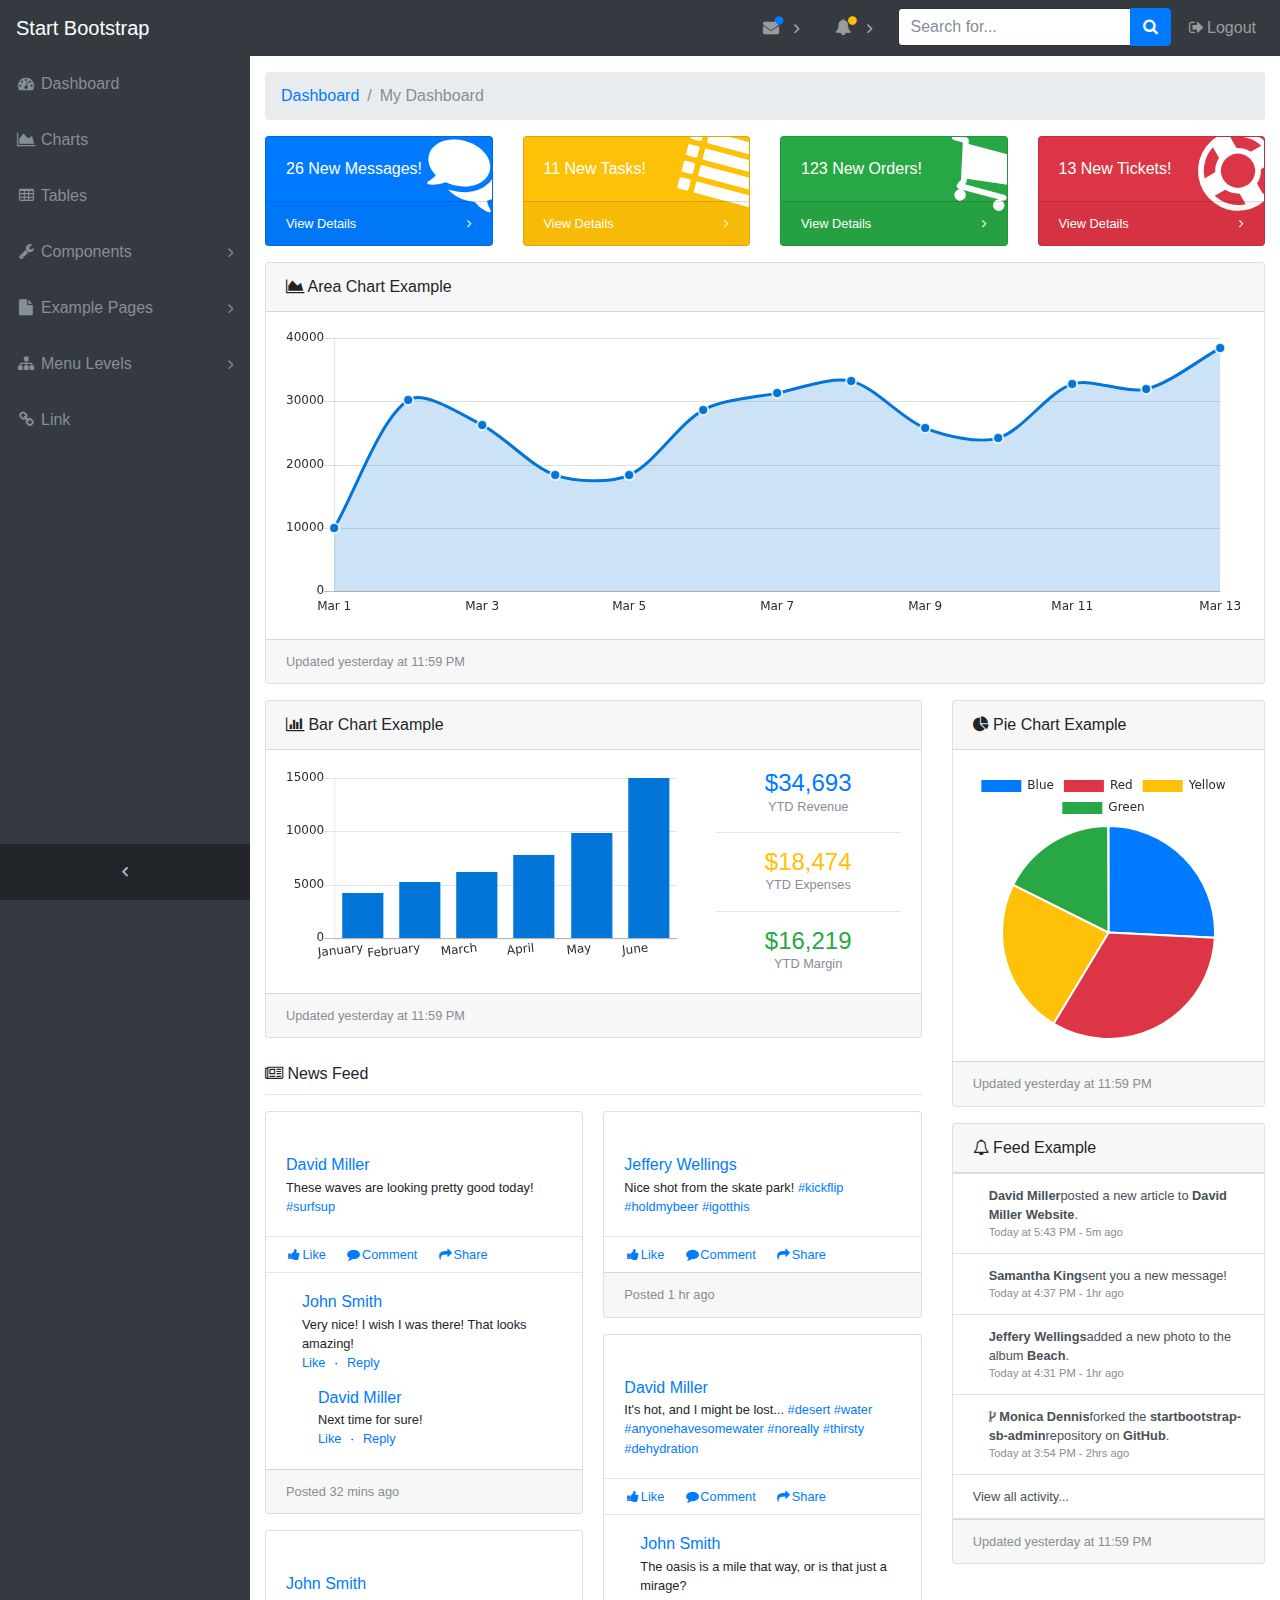
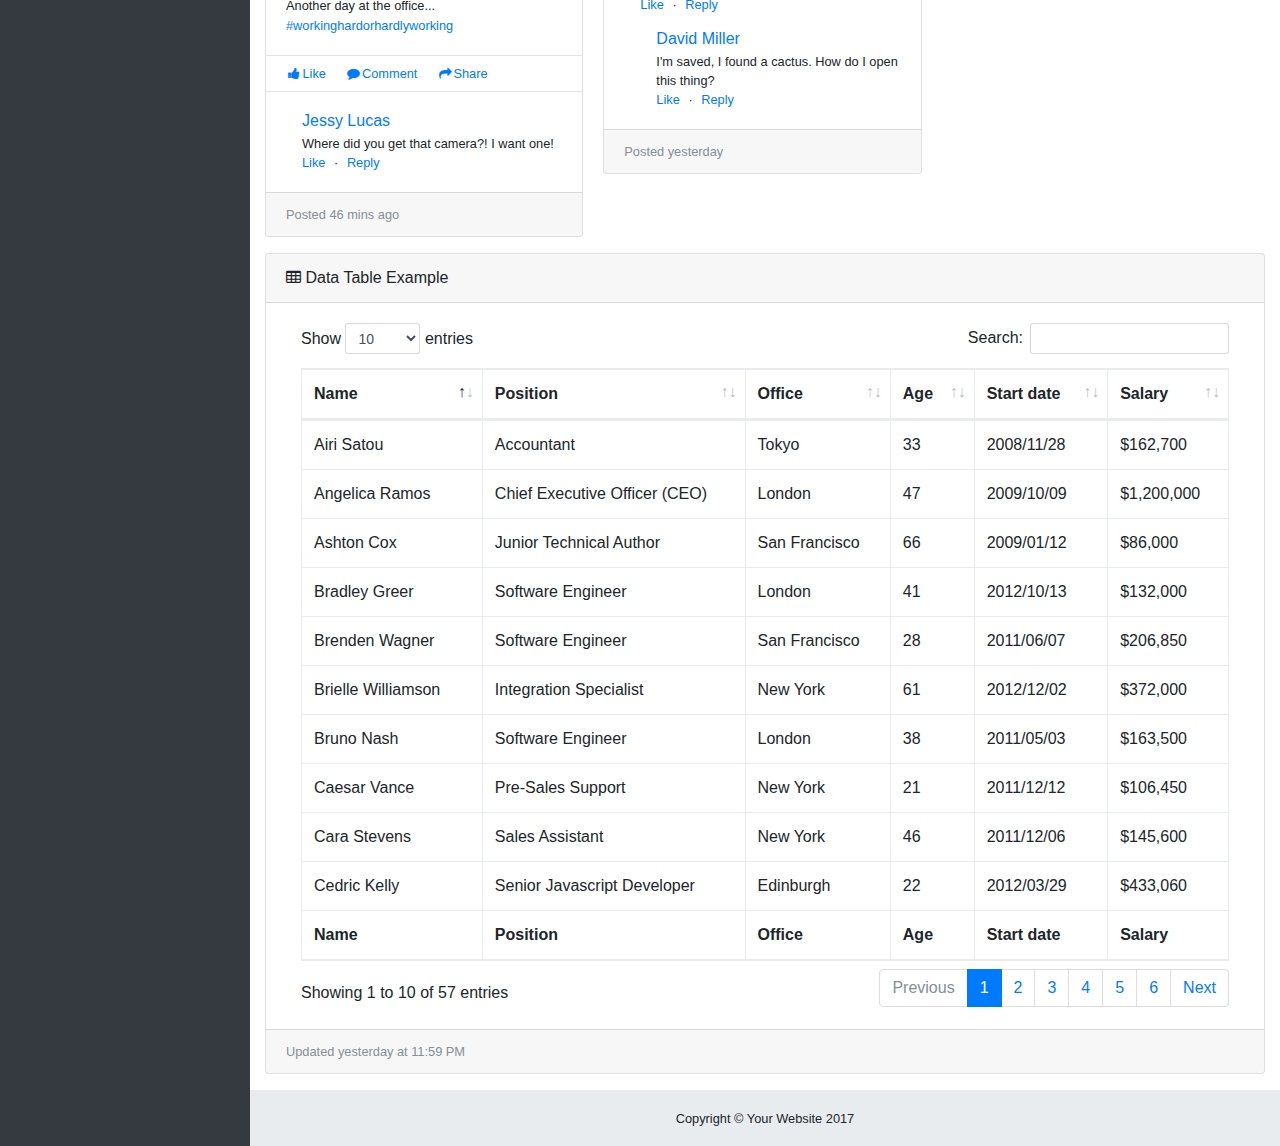
==== index.html @ 56c4fbe6 "bootstrap" ====
<!DOCTYPE html>
<html lang="en">

<head>
  <meta charset="utf-8">
  <meta http-equiv="X-UA-Compatible" content="IE=edge">
  <meta name="viewport" content="width=device-width, initial-scale=1, shrink-to-fit=no">
  <meta name="description" content="">
  <meta name="author" content="">
  <title>SB Admin - Start Bootstrap Template</title>
  <!-- Bootstrap core CSS-->
  <link href="vendor/bootstrap/css/bootstrap.min.css" rel="stylesheet">
  <!-- Custom fonts for this template-->
  <link href="vendor/font-awesome/css/font-awesome.min.css" rel="stylesheet" type="text/css">
  <!-- Page level plugin CSS-->
  <link href="vendor/datatables/dataTables.bootstrap4.css" rel="stylesheet">
  <!-- Custom styles for this template-->
  <link href="css/sb-admin.css" rel="stylesheet">
</head>

<body class="fixed-nav sticky-footer bg-dark" id="page-top">
  <!-- Navigation-->
  <nav class="navbar navbar-expand-lg navbar-dark bg-dark fixed-top" id="mainNav">
    <a class="navbar-brand" href="index.html">Start Bootstrap</a>
    <button class="navbar-toggler navbar-toggler-right" type="button" data-toggle="collapse" data-target="#navbarResponsive" aria-controls="navbarResponsive" aria-expanded="false" aria-label="Toggle navigation">
      <span class="navbar-toggler-icon"></span>
    </button>
    <div class="collapse navbar-collapse" id="navbarResponsive">
      <ul class="navbar-nav navbar-sidenav" id="exampleAccordion">
        <li class="nav-item" data-toggle="tooltip" data-placement="right" title="Dashboard">
          <a class="nav-link" href="index.html">
            <i class="fa fa-fw fa-dashboard"></i>
            <span class="nav-link-text">Dashboard</span>
          </a>
        </li>
        <li class="nav-item" data-toggle="tooltip" data-placement="right" title="Charts">
          <a class="nav-link" href="charts.html">
            <i class="fa fa-fw fa-area-chart"></i>
            <span class="nav-link-text">Charts</span>
          </a>
        </li>
        <li class="nav-item" data-toggle="tooltip" data-placement="right" title="Tables">
          <a class="nav-link" href="tables.html">
            <i class="fa fa-fw fa-table"></i>
            <span class="nav-link-text">Tables</span>
          </a>
        </li>
        <li class="nav-item" data-toggle="tooltip" data-placement="right" title="Components">
          <a class="nav-link nav-link-collapse collapsed" data-toggle="collapse" href="#collapseComponents" data-parent="#exampleAccordion">
            <i class="fa fa-fw fa-wrench"></i>
            <span class="nav-link-text">Components</span>
          </a>
          <ul class="sidenav-second-level collapse" id="collapseComponents">
            <li>
              <a href="navbar.html">Navbar</a>
            </li>
            <li>
              <a href="cards.html">Cards</a>
            </li>
          </ul>
        </li>
        <li class="nav-item" data-toggle="tooltip" data-placement="right" title="Example Pages">
          <a class="nav-link nav-link-collapse collapsed" data-toggle="collapse" href="#collapseExamplePages" data-parent="#exampleAccordion">
            <i class="fa fa-fw fa-file"></i>
            <span class="nav-link-text">Example Pages</span>
          </a>
          <ul class="sidenav-second-level collapse" id="collapseExamplePages">
            <li>
              <a href="login.html">Login Page</a>
            </li>
            <li>
              <a href="register.html">Registration Page</a>
            </li>
            <li>
              <a href="forgot-password.html">Forgot Password Page</a>
            </li>
            <li>
              <a href="blank.html">Blank Page</a>
            </li>
          </ul>
        </li>
        <li class="nav-item" data-toggle="tooltip" data-placement="right" title="Menu Levels">
          <a class="nav-link nav-link-collapse collapsed" data-toggle="collapse" href="#collapseMulti" data-parent="#exampleAccordion">
            <i class="fa fa-fw fa-sitemap"></i>
            <span class="nav-link-text">Menu Levels</span>
          </a>
          <ul class="sidenav-second-level collapse" id="collapseMulti">
            <li>
              <a href="#">Second Level Item</a>
            </li>
            <li>
              <a href="#">Second Level Item</a>
            </li>
            <li>
              <a href="#">Second Level Item</a>
            </li>
            <li>
              <a class="nav-link-collapse collapsed" data-toggle="collapse" href="#collapseMulti2">Third Level</a>
              <ul class="sidenav-third-level collapse" id="collapseMulti2">
                <li>
                  <a href="#">Third Level Item</a>
                </li>
                <li>
                  <a href="#">Third Level Item</a>
                </li>
                <li>
                  <a href="#">Third Level Item</a>
                </li>
              </ul>
            </li>
          </ul>
        </li>
        <li class="nav-item" data-toggle="tooltip" data-placement="right" title="Link">
          <a class="nav-link" href="#">
            <i class="fa fa-fw fa-link"></i>
            <span class="nav-link-text">Link</span>
          </a>
        </li>
      </ul>
      <ul class="navbar-nav sidenav-toggler">
        <li class="nav-item">
          <a class="nav-link text-center" id="sidenavToggler">
            <i class="fa fa-fw fa-angle-left"></i>
          </a>
        </li>
      </ul>
      <ul class="navbar-nav ml-auto">
        <li class="nav-item dropdown">
          <a class="nav-link dropdown-toggle mr-lg-2" id="messagesDropdown" href="#" data-toggle="dropdown" aria-haspopup="true" aria-expanded="false">
            <i class="fa fa-fw fa-envelope"></i>
            <span class="d-lg-none">Messages
              <span class="badge badge-pill badge-primary">12 New</span>
            </span>
            <span class="indicator text-primary d-none d-lg-block">
              <i class="fa fa-fw fa-circle"></i>
            </span>
          </a>
          <div class="dropdown-menu" aria-labelledby="messagesDropdown">
            <h6 class="dropdown-header">New Messages:</h6>
            <div class="dropdown-divider"></div>
            <a class="dropdown-item" href="#">
              <strong>David Miller</strong>
              <span class="small float-right text-muted">11:21 AM</span>
              <div class="dropdown-message small">Hey there! This new version of SB Admin is pretty awesome! These messages clip off when they reach the end of the box so they don't overflow over to the sides!</div>
            </a>
            <div class="dropdown-divider"></div>
            <a class="dropdown-item" href="#">
              <strong>Jane Smith</strong>
              <span class="small float-right text-muted">11:21 AM</span>
              <div class="dropdown-message small">I was wondering if you could meet for an appointment at 3:00 instead of 4:00. Thanks!</div>
            </a>
            <div class="dropdown-divider"></div>
            <a class="dropdown-item" href="#">
              <strong>John Doe</strong>
              <span class="small float-right text-muted">11:21 AM</span>
              <div class="dropdown-message small">I've sent the final files over to you for review. When you're able to sign off of them let me know and we can discuss distribution.</div>
            </a>
            <div class="dropdown-divider"></div>
            <a class="dropdown-item small" href="#">View all messages</a>
          </div>
        </li>
        <li class="nav-item dropdown">
          <a class="nav-link dropdown-toggle mr-lg-2" id="alertsDropdown" href="#" data-toggle="dropdown" aria-haspopup="true" aria-expanded="false">
            <i class="fa fa-fw fa-bell"></i>
            <span class="d-lg-none">Alerts
              <span class="badge badge-pill badge-warning">6 New</span>
            </span>
            <span class="indicator text-warning d-none d-lg-block">
              <i class="fa fa-fw fa-circle"></i>
            </span>
          </a>
          <div class="dropdown-menu" aria-labelledby="alertsDropdown">
            <h6 class="dropdown-header">New Alerts:</h6>
            <div class="dropdown-divider"></div>
            <a class="dropdown-item" href="#">
              <span class="text-success">
                <strong>
                  <i class="fa fa-long-arrow-up fa-fw"></i>Status Update</strong>
              </span>
              <span class="small float-right text-muted">11:21 AM</span>
              <div class="dropdown-message small">This is an automated server response message. All systems are online.</div>
            </a>
            <div class="dropdown-divider"></div>
            <a class="dropdown-item" href="#">
              <span class="text-danger">
                <strong>
                  <i class="fa fa-long-arrow-down fa-fw"></i>Status Update</strong>
              </span>
              <span class="small float-right text-muted">11:21 AM</span>
              <div class="dropdown-message small">This is an automated server response message. All systems are online.</div>
            </a>
            <div class="dropdown-divider"></div>
            <a class="dropdown-item" href="#">
              <span class="text-success">
                <strong>
                  <i class="fa fa-long-arrow-up fa-fw"></i>Status Update</strong>
              </span>
              <span class="small float-right text-muted">11:21 AM</span>
              <div class="dropdown-message small">This is an automated server response message. All systems are online.</div>
            </a>
            <div class="dropdown-divider"></div>
            <a class="dropdown-item small" href="#">View all alerts</a>
          </div>
        </li>
        <li class="nav-item">
          <form class="form-inline my-2 my-lg-0 mr-lg-2">
            <div class="input-group">
              <input class="form-control" type="text" placeholder="Search for...">
              <span class="input-group-btn">
                <button class="btn btn-primary" type="button">
                  <i class="fa fa-search"></i>
                </button>
              </span>
            </div>
          </form>
        </li>
        <li class="nav-item">
          <a class="nav-link" data-toggle="modal" data-target="#exampleModal">
            <i class="fa fa-fw fa-sign-out"></i>Logout</a>
        </li>
      </ul>
    </div>
  </nav>
  <div class="content-wrapper">
    <div class="container-fluid">
      <!-- Breadcrumbs-->
      <ol class="breadcrumb">
        <li class="breadcrumb-item">
          <a href="#">Dashboard</a>
        </li>
        <li class="breadcrumb-item active">My Dashboard</li>
      </ol>
      <!-- Icon Cards-->
      <div class="row">
        <div class="col-xl-3 col-sm-6 mb-3">
          <div class="card text-white bg-primary o-hidden h-100">
            <div class="card-body">
              <div class="card-body-icon">
                <i class="fa fa-fw fa-comments"></i>
              </div>
              <div class="mr-5">26 New Messages!</div>
            </div>
            <a class="card-footer text-white clearfix small z-1" href="#">
              <span class="float-left">View Details</span>
              <span class="float-right">
                <i class="fa fa-angle-right"></i>
              </span>
            </a>
          </div>
        </div>
        <div class="col-xl-3 col-sm-6 mb-3">
          <div class="card text-white bg-warning o-hidden h-100">
            <div class="card-body">
              <div class="card-body-icon">
                <i class="fa fa-fw fa-list"></i>
              </div>
              <div class="mr-5">11 New Tasks!</div>
            </div>
            <a class="card-footer text-white clearfix small z-1" href="#">
              <span class="float-left">View Details</span>
              <span class="float-right">
                <i class="fa fa-angle-right"></i>
              </span>
            </a>
          </div>
        </div>
        <div class="col-xl-3 col-sm-6 mb-3">
          <div class="card text-white bg-success o-hidden h-100">
            <div class="card-body">
              <div class="card-body-icon">
                <i class="fa fa-fw fa-shopping-cart"></i>
              </div>
              <div class="mr-5">123 New Orders!</div>
            </div>
            <a class="card-footer text-white clearfix small z-1" href="#">
              <span class="float-left">View Details</span>
              <span class="float-right">
                <i class="fa fa-angle-right"></i>
              </span>
            </a>
          </div>
        </div>
        <div class="col-xl-3 col-sm-6 mb-3">
          <div class="card text-white bg-danger o-hidden h-100">
            <div class="card-body">
              <div class="card-body-icon">
                <i class="fa fa-fw fa-support"></i>
              </div>
              <div class="mr-5">13 New Tickets!</div>
            </div>
            <a class="card-footer text-white clearfix small z-1" href="#">
              <span class="float-left">View Details</span>
              <span class="float-right">
                <i class="fa fa-angle-right"></i>
              </span>
            </a>
          </div>
        </div>
      </div>
      <!-- Area Chart Example-->
      <div class="card mb-3">
        <div class="card-header">
          <i class="fa fa-area-chart"></i> Area Chart Example</div>
        <div class="card-body">
          <canvas id="myAreaChart" width="100%" height="30"></canvas>
        </div>
        <div class="card-footer small text-muted">Updated yesterday at 11:59 PM</div>
      </div>
      <div class="row">
        <div class="col-lg-8">
          <!-- Example Bar Chart Card-->
          <div class="card mb-3">
            <div class="card-header">
              <i class="fa fa-bar-chart"></i> Bar Chart Example</div>
            <div class="card-body">
              <div class="row">
                <div class="col-sm-8 my-auto">
                  <canvas id="myBarChart" width="100" height="50"></canvas>
                </div>
                <div class="col-sm-4 text-center my-auto">
                  <div class="h4 mb-0 text-primary">$34,693</div>
                  <div class="small text-muted">YTD Revenue</div>
                  <hr>
                  <div class="h4 mb-0 text-warning">$18,474</div>
                  <div class="small text-muted">YTD Expenses</div>
                  <hr>
                  <div class="h4 mb-0 text-success">$16,219</div>
                  <div class="small text-muted">YTD Margin</div>
                </div>
              </div>
            </div>
            <div class="card-footer small text-muted">Updated yesterday at 11:59 PM</div>
          </div>
          <!-- Card Columns Example Social Feed-->
          <div class="mb-0 mt-4">
            <i class="fa fa-newspaper-o"></i> News Feed</div>
          <hr class="mt-2">
          <div class="card-columns">
            <!-- Example Social Card-->
            <div class="card mb-3">
              <a href="#">
                <img class="card-img-top img-fluid w-100" src="https://unsplash.it/700/450?image=610" alt="">
              </a>
              <div class="card-body">
                <h6 class="card-title mb-1"><a href="#">David Miller</a></h6>
                <p class="card-text small">These waves are looking pretty good today!
                  <a href="#">#surfsup</a>
                </p>
              </div>
              <hr class="my-0">
              <div class="card-body py-2 small">
                <a class="mr-3 d-inline-block" href="#">
                  <i class="fa fa-fw fa-thumbs-up"></i>Like</a>
                <a class="mr-3 d-inline-block" href="#">
                  <i class="fa fa-fw fa-comment"></i>Comment</a>
                <a class="d-inline-block" href="#">
                  <i class="fa fa-fw fa-share"></i>Share</a>
              </div>
              <hr class="my-0">
              <div class="card-body small bg-faded">
                <div class="media">
                  <img class="d-flex mr-3" src="http://placehold.it/45x45" alt="">
                  <div class="media-body">
                    <h6 class="mt-0 mb-1"><a href="#">John Smith</a></h6>Very nice! I wish I was there! That looks amazing!
                    <ul class="list-inline mb-0">
                      <li class="list-inline-item">
                        <a href="#">Like</a>
                      </li>
                      <li class="list-inline-item">·</li>
                      <li class="list-inline-item">
                        <a href="#">Reply</a>
                      </li>
                    </ul>
                    <div class="media mt-3">
                      <a class="d-flex pr-3" href="#">
                        <img src="http://placehold.it/45x45" alt="">
                      </a>
                      <div class="media-body">
                        <h6 class="mt-0 mb-1"><a href="#">David Miller</a></h6>Next time for sure!
                        <ul class="list-inline mb-0">
                          <li class="list-inline-item">
                            <a href="#">Like</a>
                          </li>
                          <li class="list-inline-item">·</li>
                          <li class="list-inline-item">
                            <a href="#">Reply</a>
                          </li>
                        </ul>
                      </div>
                    </div>
                  </div>
                </div>
              </div>
              <div class="card-footer small text-muted">Posted 32 mins ago</div>
            </div>
            <!-- Example Social Card-->
            <div class="card mb-3">
              <a href="#">
                <img class="card-img-top img-fluid w-100" src="https://unsplash.it/700/450?image=180" alt="">
              </a>
              <div class="card-body">
                <h6 class="card-title mb-1"><a href="#">John Smith</a></h6>
                <p class="card-text small">Another day at the office...
                  <a href="#">#workinghardorhardlyworking</a>
                </p>
              </div>
              <hr class="my-0">
              <div class="card-body py-2 small">
                <a class="mr-3 d-inline-block" href="#">
                  <i class="fa fa-fw fa-thumbs-up"></i>Like</a>
                <a class="mr-3 d-inline-block" href="#">
                  <i class="fa fa-fw fa-comment"></i>Comment</a>
                <a class="d-inline-block" href="#">
                  <i class="fa fa-fw fa-share"></i>Share</a>
              </div>
              <hr class="my-0">
              <div class="card-body small bg-faded">
                <div class="media">
                  <img class="d-flex mr-3" src="http://placehold.it/45x45" alt="">
                  <div class="media-body">
                    <h6 class="mt-0 mb-1"><a href="#">Jessy Lucas</a></h6>Where did you get that camera?! I want one!
                    <ul class="list-inline mb-0">
                      <li class="list-inline-item">
                        <a href="#">Like</a>
                      </li>
                      <li class="list-inline-item">·</li>
                      <li class="list-inline-item">
                        <a href="#">Reply</a>
                      </li>
                    </ul>
                  </div>
                </div>
              </div>
              <div class="card-footer small text-muted">Posted 46 mins ago</div>
            </div>
            <!-- Example Social Card-->
            <div class="card mb-3">
              <a href="#">
                <img class="card-img-top img-fluid w-100" src="https://unsplash.it/700/450?image=281" alt="">
              </a>
              <div class="card-body">
                <h6 class="card-title mb-1"><a href="#">Jeffery Wellings</a></h6>
                <p class="card-text small">Nice shot from the skate park!
                  <a href="#">#kickflip</a>
                  <a href="#">#holdmybeer</a>
                  <a href="#">#igotthis</a>
                </p>
              </div>
              <hr class="my-0">
              <div class="card-body py-2 small">
                <a class="mr-3 d-inline-block" href="#">
                  <i class="fa fa-fw fa-thumbs-up"></i>Like</a>
                <a class="mr-3 d-inline-block" href="#">
                  <i class="fa fa-fw fa-comment"></i>Comment</a>
                <a class="d-inline-block" href="#">
                  <i class="fa fa-fw fa-share"></i>Share</a>
              </div>
              <div class="card-footer small text-muted">Posted 1 hr ago</div>
            </div>
            <!-- Example Social Card-->
            <div class="card mb-3">
              <a href="#">
                <img class="card-img-top img-fluid w-100" src="https://unsplash.it/700/450?image=185" alt="">
              </a>
              <div class="card-body">
                <h6 class="card-title mb-1"><a href="#">David Miller</a></h6>
                <p class="card-text small">It's hot, and I might be lost...
                  <a href="#">#desert</a>
                  <a href="#">#water</a>
                  <a href="#">#anyonehavesomewater</a>
                  <a href="#">#noreally</a>
                  <a href="#">#thirsty</a>
                  <a href="#">#dehydration</a>
                </p>
              </div>
              <hr class="my-0">
              <div class="card-body py-2 small">
                <a class="mr-3 d-inline-block" href="#">
                  <i class="fa fa-fw fa-thumbs-up"></i>Like</a>
                <a class="mr-3 d-inline-block" href="#">
                  <i class="fa fa-fw fa-comment"></i>Comment</a>
                <a class="d-inline-block" href="#">
                  <i class="fa fa-fw fa-share"></i>Share</a>
              </div>
              <hr class="my-0">
              <div class="card-body small bg-faded">
                <div class="media">
                  <img class="d-flex mr-3" src="http://placehold.it/45x45" alt="">
                  <div class="media-body">
                    <h6 class="mt-0 mb-1"><a href="#">John Smith</a></h6>The oasis is a mile that way, or is that just a mirage?
                    <ul class="list-inline mb-0">
                      <li class="list-inline-item">
                        <a href="#">Like</a>
                      </li>
                      <li class="list-inline-item">·</li>
                      <li class="list-inline-item">
                        <a href="#">Reply</a>
                      </li>
                    </ul>
                    <div class="media mt-3">
                      <a class="d-flex pr-3" href="#">
                        <img src="http://placehold.it/45x45" alt="">
                      </a>
                      <div class="media-body">
                        <h6 class="mt-0 mb-1"><a href="#">David Miller</a></h6>
                        <img class="img-fluid w-100 mb-1" src="https://unsplash.it/700/450?image=789" alt="">I'm saved, I found a cactus. How do I open this thing?
                        <ul class="list-inline mb-0">
                          <li class="list-inline-item">
                            <a href="#">Like</a>
                          </li>
                          <li class="list-inline-item">·</li>
                          <li class="list-inline-item">
                            <a href="#">Reply</a>
                          </li>
                        </ul>
                      </div>
                    </div>
                  </div>
                </div>
              </div>
              <div class="card-footer small text-muted">Posted yesterday</div>
            </div>
          </div>
          <!-- /Card Columns-->
        </div>
        <div class="col-lg-4">
          <!-- Example Pie Chart Card-->
          <div class="card mb-3">
            <div class="card-header">
              <i class="fa fa-pie-chart"></i> Pie Chart Example</div>
            <div class="card-body">
              <canvas id="myPieChart" width="100%" height="100"></canvas>
            </div>
            <div class="card-footer small text-muted">Updated yesterday at 11:59 PM</div>
          </div>
          <!-- Example Notifications Card-->
          <div class="card mb-3">
            <div class="card-header">
              <i class="fa fa-bell-o"></i> Feed Example</div>
            <div class="list-group list-group-flush small">
              <a class="list-group-item list-group-item-action" href="#">
                <div class="media">
                  <img class="d-flex mr-3 rounded-circle" src="http://placehold.it/45x45" alt="">
                  <div class="media-body">
                    <strong>David Miller</strong>posted a new article to
                    <strong>David Miller Website</strong>.
                    <div class="text-muted smaller">Today at 5:43 PM - 5m ago</div>
                  </div>
                </div>
              </a>
              <a class="list-group-item list-group-item-action" href="#">
                <div class="media">
                  <img class="d-flex mr-3 rounded-circle" src="http://placehold.it/45x45" alt="">
                  <div class="media-body">
                    <strong>Samantha King</strong>sent you a new message!
                    <div class="text-muted smaller">Today at 4:37 PM - 1hr ago</div>
                  </div>
                </div>
              </a>
              <a class="list-group-item list-group-item-action" href="#">
                <div class="media">
                  <img class="d-flex mr-3 rounded-circle" src="http://placehold.it/45x45" alt="">
                  <div class="media-body">
                    <strong>Jeffery Wellings</strong>added a new photo to the album
                    <strong>Beach</strong>.
                    <div class="text-muted smaller">Today at 4:31 PM - 1hr ago</div>
                  </div>
                </div>
              </a>
              <a class="list-group-item list-group-item-action" href="#">
                <div class="media">
                  <img class="d-flex mr-3 rounded-circle" src="http://placehold.it/45x45" alt="">
                  <div class="media-body">
                    <i class="fa fa-code-fork"></i>
                    <strong>Monica Dennis</strong>forked the
                    <strong>startbootstrap-sb-admin</strong>repository on
                    <strong>GitHub</strong>.
                    <div class="text-muted smaller">Today at 3:54 PM - 2hrs ago</div>
                  </div>
                </div>
              </a>
              <a class="list-group-item list-group-item-action" href="#">View all activity...</a>
            </div>
            <div class="card-footer small text-muted">Updated yesterday at 11:59 PM</div>
          </div>
        </div>
      </div>
      <!-- Example DataTables Card-->
      <div class="card mb-3">
        <div class="card-header">
          <i class="fa fa-table"></i> Data Table Example</div>
        <div class="card-body">
          <div class="table-responsive">
            <table class="table table-bordered" id="dataTable" width="100%" cellspacing="0">
              <thead>
                <tr>
                  <th>Name</th>
                  <th>Position</th>
                  <th>Office</th>
                  <th>Age</th>
                  <th>Start date</th>
                  <th>Salary</th>
                </tr>
              </thead>
              <tfoot>
                <tr>
                  <th>Name</th>
                  <th>Position</th>
                  <th>Office</th>
                  <th>Age</th>
                  <th>Start date</th>
                  <th>Salary</th>
                </tr>
              </tfoot>
              <tbody>
                <tr>
                  <td>Tiger Nixon</td>
                  <td>System Architect</td>
                  <td>Edinburgh</td>
                  <td>61</td>
                  <td>2011/04/25</td>
                  <td>$320,800</td>
                </tr>
                <tr>
                  <td>Garrett Winters</td>
                  <td>Accountant</td>
                  <td>Tokyo</td>
                  <td>63</td>
                  <td>2011/07/25</td>
                  <td>$170,750</td>
                </tr>
                <tr>
                  <td>Ashton Cox</td>
                  <td>Junior Technical Author</td>
                  <td>San Francisco</td>
                  <td>66</td>
                  <td>2009/01/12</td>
                  <td>$86,000</td>
                </tr>
                <tr>
                  <td>Cedric Kelly</td>
                  <td>Senior Javascript Developer</td>
                  <td>Edinburgh</td>
                  <td>22</td>
                  <td>2012/03/29</td>
                  <td>$433,060</td>
                </tr>
                <tr>
                  <td>Airi Satou</td>
                  <td>Accountant</td>
                  <td>Tokyo</td>
                  <td>33</td>
                  <td>2008/11/28</td>
                  <td>$162,700</td>
                </tr>
                <tr>
                  <td>Brielle Williamson</td>
                  <td>Integration Specialist</td>
                  <td>New York</td>
                  <td>61</td>
                  <td>2012/12/02</td>
                  <td>$372,000</td>
                </tr>
                <tr>
                  <td>Herrod Chandler</td>
                  <td>Sales Assistant</td>
                  <td>San Francisco</td>
                  <td>59</td>
                  <td>2012/08/06</td>
                  <td>$137,500</td>
                </tr>
                <tr>
                  <td>Rhona Davidson</td>
                  <td>Integration Specialist</td>
                  <td>Tokyo</td>
                  <td>55</td>
                  <td>2010/10/14</td>
                  <td>$327,900</td>
                </tr>
                <tr>
                  <td>Colleen Hurst</td>
                  <td>Javascript Developer</td>
                  <td>San Francisco</td>
                  <td>39</td>
                  <td>2009/09/15</td>
                  <td>$205,500</td>
                </tr>
                <tr>
                  <td>Sonya Frost</td>
                  <td>Software Engineer</td>
                  <td>Edinburgh</td>
                  <td>23</td>
                  <td>2008/12/13</td>
                  <td>$103,600</td>
                </tr>
                <tr>
                  <td>Jena Gaines</td>
                  <td>Office Manager</td>
                  <td>London</td>
                  <td>30</td>
                  <td>2008/12/19</td>
                  <td>$90,560</td>
                </tr>
                <tr>
                  <td>Quinn Flynn</td>
                  <td>Support Lead</td>
                  <td>Edinburgh</td>
                  <td>22</td>
                  <td>2013/03/03</td>
                  <td>$342,000</td>
                </tr>
                <tr>
                  <td>Charde Marshall</td>
                  <td>Regional Director</td>
                  <td>San Francisco</td>
                  <td>36</td>
                  <td>2008/10/16</td>
                  <td>$470,600</td>
                </tr>
                <tr>
                  <td>Haley Kennedy</td>
                  <td>Senior Marketing Designer</td>
                  <td>London</td>
                  <td>43</td>
                  <td>2012/12/18</td>
                  <td>$313,500</td>
                </tr>
                <tr>
                  <td>Tatyana Fitzpatrick</td>
                  <td>Regional Director</td>
                  <td>London</td>
                  <td>19</td>
                  <td>2010/03/17</td>
                  <td>$385,750</td>
                </tr>
                <tr>
                  <td>Michael Silva</td>
                  <td>Marketing Designer</td>
                  <td>London</td>
                  <td>66</td>
                  <td>2012/11/27</td>
                  <td>$198,500</td>
                </tr>
                <tr>
                  <td>Paul Byrd</td>
                  <td>Chief Financial Officer (CFO)</td>
                  <td>New York</td>
                  <td>64</td>
                  <td>2010/06/09</td>
                  <td>$725,000</td>
                </tr>
                <tr>
                  <td>Gloria Little</td>
                  <td>Systems Administrator</td>
                  <td>New York</td>
                  <td>59</td>
                  <td>2009/04/10</td>
                  <td>$237,500</td>
                </tr>
                <tr>
                  <td>Bradley Greer</td>
                  <td>Software Engineer</td>
                  <td>London</td>
                  <td>41</td>
                  <td>2012/10/13</td>
                  <td>$132,000</td>
                </tr>
                <tr>
                  <td>Dai Rios</td>
                  <td>Personnel Lead</td>
                  <td>Edinburgh</td>
                  <td>35</td>
                  <td>2012/09/26</td>
                  <td>$217,500</td>
                </tr>
                <tr>
                  <td>Jenette Caldwell</td>
                  <td>Development Lead</td>
                  <td>New York</td>
                  <td>30</td>
                  <td>2011/09/03</td>
                  <td>$345,000</td>
                </tr>
                <tr>
                  <td>Yuri Berry</td>
                  <td>Chief Marketing Officer (CMO)</td>
                  <td>New York</td>
                  <td>40</td>
                  <td>2009/06/25</td>
                  <td>$675,000</td>
                </tr>
                <tr>
                  <td>Caesar Vance</td>
                  <td>Pre-Sales Support</td>
                  <td>New York</td>
                  <td>21</td>
                  <td>2011/12/12</td>
                  <td>$106,450</td>
                </tr>
                <tr>
                  <td>Doris Wilder</td>
                  <td>Sales Assistant</td>
                  <td>Sidney</td>
                  <td>23</td>
                  <td>2010/09/20</td>
                  <td>$85,600</td>
                </tr>
                <tr>
                  <td>Angelica Ramos</td>
                  <td>Chief Executive Officer (CEO)</td>
                  <td>London</td>
                  <td>47</td>
                  <td>2009/10/09</td>
                  <td>$1,200,000</td>
                </tr>
                <tr>
                  <td>Gavin Joyce</td>
                  <td>Developer</td>
                  <td>Edinburgh</td>
                  <td>42</td>
                  <td>2010/12/22</td>
                  <td>$92,575</td>
                </tr>
                <tr>
                  <td>Jennifer Chang</td>
                  <td>Regional Director</td>
                  <td>Singapore</td>
                  <td>28</td>
                  <td>2010/11/14</td>
                  <td>$357,650</td>
                </tr>
                <tr>
                  <td>Brenden Wagner</td>
                  <td>Software Engineer</td>
                  <td>San Francisco</td>
                  <td>28</td>
                  <td>2011/06/07</td>
                  <td>$206,850</td>
                </tr>
                <tr>
                  <td>Fiona Green</td>
                  <td>Chief Operating Officer (COO)</td>
                  <td>San Francisco</td>
                  <td>48</td>
                  <td>2010/03/11</td>
                  <td>$850,000</td>
                </tr>
                <tr>
                  <td>Shou Itou</td>
                  <td>Regional Marketing</td>
                  <td>Tokyo</td>
                  <td>20</td>
                  <td>2011/08/14</td>
                  <td>$163,000</td>
                </tr>
                <tr>
                  <td>Michelle House</td>
                  <td>Integration Specialist</td>
                  <td>Sidney</td>
                  <td>37</td>
                  <td>2011/06/02</td>
                  <td>$95,400</td>
                </tr>
                <tr>
                  <td>Suki Burks</td>
                  <td>Developer</td>
                  <td>London</td>
                  <td>53</td>
                  <td>2009/10/22</td>
                  <td>$114,500</td>
                </tr>
                <tr>
                  <td>Prescott Bartlett</td>
                  <td>Technical Author</td>
                  <td>London</td>
                  <td>27</td>
                  <td>2011/05/07</td>
                  <td>$145,000</td>
                </tr>
                <tr>
                  <td>Gavin Cortez</td>
                  <td>Team Leader</td>
                  <td>San Francisco</td>
                  <td>22</td>
                  <td>2008/10/26</td>
                  <td>$235,500</td>
                </tr>
                <tr>
                  <td>Martena Mccray</td>
                  <td>Post-Sales support</td>
                  <td>Edinburgh</td>
                  <td>46</td>
                  <td>2011/03/09</td>
                  <td>$324,050</td>
                </tr>
                <tr>
                  <td>Unity Butler</td>
                  <td>Marketing Designer</td>
                  <td>San Francisco</td>
                  <td>47</td>
                  <td>2009/12/09</td>
                  <td>$85,675</td>
                </tr>
                <tr>
                  <td>Howard Hatfield</td>
                  <td>Office Manager</td>
                  <td>San Francisco</td>
                  <td>51</td>
                  <td>2008/12/16</td>
                  <td>$164,500</td>
                </tr>
                <tr>
                  <td>Hope Fuentes</td>
                  <td>Secretary</td>
                  <td>San Francisco</td>
                  <td>41</td>
                  <td>2010/02/12</td>
                  <td>$109,850</td>
                </tr>
                <tr>
                  <td>Vivian Harrell</td>
                  <td>Financial Controller</td>
                  <td>San Francisco</td>
                  <td>62</td>
                  <td>2009/02/14</td>
                  <td>$452,500</td>
                </tr>
                <tr>
                  <td>Timothy Mooney</td>
                  <td>Office Manager</td>
                  <td>London</td>
                  <td>37</td>
                  <td>2008/12/11</td>
                  <td>$136,200</td>
                </tr>
                <tr>
                  <td>Jackson Bradshaw</td>
                  <td>Director</td>
                  <td>New York</td>
                  <td>65</td>
                  <td>2008/09/26</td>
                  <td>$645,750</td>
                </tr>
                <tr>
                  <td>Olivia Liang</td>
                  <td>Support Engineer</td>
                  <td>Singapore</td>
                  <td>64</td>
                  <td>2011/02/03</td>
                  <td>$234,500</td>
                </tr>
                <tr>
                  <td>Bruno Nash</td>
                  <td>Software Engineer</td>
                  <td>London</td>
                  <td>38</td>
                  <td>2011/05/03</td>
                  <td>$163,500</td>
                </tr>
                <tr>
                  <td>Sakura Yamamoto</td>
                  <td>Support Engineer</td>
                  <td>Tokyo</td>
                  <td>37</td>
                  <td>2009/08/19</td>
                  <td>$139,575</td>
                </tr>
                <tr>
                  <td>Thor Walton</td>
                  <td>Developer</td>
                  <td>New York</td>
                  <td>61</td>
                  <td>2013/08/11</td>
                  <td>$98,540</td>
                </tr>
                <tr>
                  <td>Finn Camacho</td>
                  <td>Support Engineer</td>
                  <td>San Francisco</td>
                  <td>47</td>
                  <td>2009/07/07</td>
                  <td>$87,500</td>
                </tr>
                <tr>
                  <td>Serge Baldwin</td>
                  <td>Data Coordinator</td>
                  <td>Singapore</td>
                  <td>64</td>
                  <td>2012/04/09</td>
                  <td>$138,575</td>
                </tr>
                <tr>
                  <td>Zenaida Frank</td>
                  <td>Software Engineer</td>
                  <td>New York</td>
                  <td>63</td>
                  <td>2010/01/04</td>
                  <td>$125,250</td>
                </tr>
                <tr>
                  <td>Zorita Serrano</td>
                  <td>Software Engineer</td>
                  <td>San Francisco</td>
                  <td>56</td>
                  <td>2012/06/01</td>
                  <td>$115,000</td>
                </tr>
                <tr>
                  <td>Jennifer Acosta</td>
                  <td>Junior Javascript Developer</td>
                  <td>Edinburgh</td>
                  <td>43</td>
                  <td>2013/02/01</td>
                  <td>$75,650</td>
                </tr>
                <tr>
                  <td>Cara Stevens</td>
                  <td>Sales Assistant</td>
                  <td>New York</td>
                  <td>46</td>
                  <td>2011/12/06</td>
                  <td>$145,600</td>
                </tr>
                <tr>
                  <td>Hermione Butler</td>
                  <td>Regional Director</td>
                  <td>London</td>
                  <td>47</td>
                  <td>2011/03/21</td>
                  <td>$356,250</td>
                </tr>
                <tr>
                  <td>Lael Greer</td>
                  <td>Systems Administrator</td>
                  <td>London</td>
                  <td>21</td>
                  <td>2009/02/27</td>
                  <td>$103,500</td>
                </tr>
                <tr>
                  <td>Jonas Alexander</td>
                  <td>Developer</td>
                  <td>San Francisco</td>
                  <td>30</td>
                  <td>2010/07/14</td>
                  <td>$86,500</td>
                </tr>
                <tr>
                  <td>Shad Decker</td>
                  <td>Regional Director</td>
                  <td>Edinburgh</td>
                  <td>51</td>
                  <td>2008/11/13</td>
                  <td>$183,000</td>
                </tr>
                <tr>
                  <td>Michael Bruce</td>
                  <td>Javascript Developer</td>
                  <td>Singapore</td>
                  <td>29</td>
                  <td>2011/06/27</td>
                  <td>$183,000</td>
                </tr>
                <tr>
                  <td>Donna Snider</td>
                  <td>Customer Support</td>
                  <td>New York</td>
                  <td>27</td>
                  <td>2011/01/25</td>
                  <td>$112,000</td>
                </tr>
              </tbody>
            </table>
          </div>
        </div>
        <div class="card-footer small text-muted">Updated yesterday at 11:59 PM</div>
      </div>
    </div>
    <!-- /.container-fluid-->
    <!-- /.content-wrapper-->
    <footer class="sticky-footer">
      <div class="container">
        <div class="text-center">
          <small>Copyright © Your Website 2017</small>
        </div>
      </div>
    </footer>
    <!-- Scroll to Top Button-->
    <a class="scroll-to-top rounded" href="#page-top">
      <i class="fa fa-angle-up"></i>
    </a>
    <!-- Logout Modal-->
    <div class="modal fade" id="exampleModal" tabindex="-1" role="dialog" aria-labelledby="exampleModalLabel" aria-hidden="true">
      <div class="modal-dialog" role="document">
        <div class="modal-content">
          <div class="modal-header">
            <h5 class="modal-title" id="exampleModalLabel">Ready to Leave?</h5>
            <button class="close" type="button" data-dismiss="modal" aria-label="Close">
              <span aria-hidden="true">×</span>
            </button>
          </div>
          <div class="modal-body">Select "Logout" below if you are ready to end your current session.</div>
          <div class="modal-footer">
            <button class="btn btn-secondary" type="button" data-dismiss="modal">Cancel</button>
            <a class="btn btn-primary" href="login.html">Logout</a>
          </div>
        </div>
      </div>
    </div>
    <!-- Bootstrap core JavaScript-->
    <script src="vendor/jquery/jquery.min.js"></script>
    <script src="vendor/popper/popper.min.js"></script>
    <script src="vendor/bootstrap/js/bootstrap.min.js"></script>
    <!-- Core plugin JavaScript-->
    <script src="vendor/jquery-easing/jquery.easing.min.js"></script>
    <!-- Page level plugin JavaScript-->
    <script src="vendor/chart.js/Chart.min.js"></script>
    <script src="vendor/datatables/jquery.dataTables.js"></script>
    <script src="vendor/datatables/dataTables.bootstrap4.js"></script>
    <!-- Custom scripts for all pages-->
    <script src="js/sb-admin.min.js"></script>
    <!-- Custom scripts for this page-->
    <script src="js/sb-admin-datatables.min.js"></script>
    <script src="js/sb-admin-charts.min.js"></script>
  </div>
</body>

</html>
---- css/sb-admin.css ----
/*!
 * Start Bootstrap - SB Admin v4.0.0-beta (https://startbootstrap.com/template-overviews/sb-admin)
 * Copyright 2013-2017 Start Bootstrap
 * Licensed under MIT (https://github.com/BlackrockDigital/startbootstrap-sb-admin/blob/master/LICENSE)
 */
html {
  position: relative;
  min-height: 100%; }

body {
  overflow-x: hidden; }

body.sticky-footer {
  margin-bottom: 56px; }
  body.sticky-footer .content-wrapper {
    min-height: calc(100vh - 56px - 56px); }

body.fixed-nav {
  padding-top: 56px; }

.content-wrapper {
  min-height: calc(100vh - 56px);
  padding-top: 1rem; }

.scroll-to-top {
  position: fixed;
  right: 15px;
  bottom: 3px;
  display: none;
  width: 50px;
  height: 50px;
  text-align: center;
  color: white;
  background: rgba(52, 58, 64, 0.5);
  line-height: 45px; }
  .scroll-to-top:focus, .scroll-to-top:hover {
    color: white; }
  .scroll-to-top:hover {
    background: #343a40; }
  .scroll-to-top i {
    font-weight: 800; }

.smaller {
  font-size: 0.7rem; }

.o-hidden {
  overflow: hidden !important; }

.z-0 {
  z-index: 0; }

.z-1 {
  z-index: 1; }

#mainNav .navbar-collapse {
  overflow: auto;
  max-height: 75vh; }
  #mainNav .navbar-collapse .navbar-nav .nav-item .nav-link {
    cursor: pointer; }
  #mainNav .navbar-collapse .navbar-sidenav .nav-link-collapse:after {
    float: right;
    content: '\f107';
    font-family: 'FontAwesome'; }
  #mainNav .navbar-collapse .navbar-sidenav .nav-link-collapse.collapsed:after {
    content: '\f105'; }
  #mainNav .navbar-collapse .navbar-sidenav .sidenav-second-level,
  #mainNav .navbar-collapse .navbar-sidenav .sidenav-third-level {
    padding-left: 0; }
    #mainNav .navbar-collapse .navbar-sidenav .sidenav-second-level > li > a,
    #mainNav .navbar-collapse .navbar-sidenav .sidenav-third-level > li > a {
      display: block;
      padding: 0.5em 0; }
      #mainNav .navbar-collapse .navbar-sidenav .sidenav-second-level > li > a:focus, #mainNav .navbar-collapse .navbar-sidenav .sidenav-second-level > li > a:hover,
      #mainNav .navbar-collapse .navbar-sidenav .sidenav-third-level > li > a:focus,
      #mainNav .navbar-collapse .navbar-sidenav .sidenav-third-level > li > a:hover {
        text-decoration: none; }
  #mainNav .navbar-collapse .navbar-sidenav .sidenav-second-level > li > a {
    padding-left: 1em; }
  #mainNav .navbar-collapse .navbar-sidenav .sidenav-third-level > li > a {
    padding-left: 2em; }
  #mainNav .navbar-collapse .sidenav-toggler {
    display: none; }
  #mainNav .navbar-collapse .navbar-nav > .nav-item.dropdown > .nav-link {
    position: relative;
    min-width: 45px; }
    #mainNav .navbar-collapse .navbar-nav > .nav-item.dropdown > .nav-link:after {
      float: right;
      width: auto;
      content: '\f105';
      border: none;
      font-family: 'FontAwesome'; }
    #mainNav .navbar-collapse .navbar-nav > .nav-item.dropdown > .nav-link .indicator {
      position: absolute;
      top: 5px;
      left: 21px;
      font-size: 10px; }
  #mainNav .navbar-collapse .navbar-nav > .nav-item.dropdown.show > .nav-link:after {
    content: '\f107'; }
  #mainNav .navbar-collapse .navbar-nav > .nav-item.dropdown .dropdown-menu > .dropdown-item > .dropdown-message {
    overflow: hidden;
    max-width: none;
    text-overflow: ellipsis; }

@media (min-width: 992px) {
  #mainNav .navbar-brand {
    width: 250px; }
  #mainNav .navbar-collapse {
    overflow: visible;
    max-height: none; }
    #mainNav .navbar-collapse .navbar-sidenav {
      position: absolute;
      top: 0;
      left: 0;
      overflow-x: hidden;
      overflow-y: auto;
      -webkit-flex-direction: column;
      -ms-flex-direction: column;
      flex-direction: column;
      margin-top: 56px; }
      #mainNav .navbar-collapse .navbar-sidenav > .nav-item {
        width: 250px;
        padding: 0; }
        #mainNav .navbar-collapse .navbar-sidenav > .nav-item > .nav-link {
          padding: 1em; }
        #mainNav .navbar-collapse .navbar-sidenav > .nav-item .sidenav-second-level,
        #mainNav .navbar-collapse .navbar-sidenav > .nav-item .sidenav-third-level {
          padding-left: 0;
          list-style: none; }
          #mainNav .navbar-collapse .navbar-sidenav > .nav-item .sidenav-second-level > li,
          #mainNav .navbar-collapse .navbar-sidenav > .nav-item .sidenav-third-level > li {
            width: 250px; }
            #mainNav .navbar-collapse .navbar-sidenav > .nav-item .sidenav-second-level > li > a,
            #mainNav .navbar-collapse .navbar-sidenav > .nav-item .sidenav-third-level > li > a {
              padding: 1em; }
        #mainNav .navbar-collapse .navbar-sidenav > .nav-item .sidenav-second-level > li > a {
          padding-left: 2.75em; }
        #mainNav .navbar-collapse .navbar-sidenav > .nav-item .sidenav-third-level > li > a {
          padding-left: 3.75em; }
    #mainNav .navbar-collapse .navbar-nav > .nav-item.dropdown > .nav-link {
      min-width: 0; }
      #mainNav .navbar-collapse .navbar-nav > .nav-item.dropdown > .nav-link:after {
        width: 24px;
        text-align: center; }
    #mainNav .navbar-collapse .navbar-nav > .nav-item.dropdown .dropdown-menu > .dropdown-item > .dropdown-message {
      max-width: 300px; } }

#mainNav.fixed-top .sidenav-toggler {
  display: none; }

@media (min-width: 992px) {
  #mainNav.fixed-top .navbar-sidenav {
    height: calc(100vh - 112px); }
  #mainNav.fixed-top .sidenav-toggler {
    position: absolute;
    top: 0;
    left: 0;
    display: flex;
    overflow-x: hidden;
    overflow-y: auto;
    -webkit-flex-direction: column;
    -ms-flex-direction: column;
    flex-direction: column;
    margin-top: calc(100vh - 56px); }
    #mainNav.fixed-top .sidenav-toggler > .nav-item {
      width: 250px;
      padding: 0; }
      #mainNav.fixed-top .sidenav-toggler > .nav-item > .nav-link {
        padding: 1em; } }

#mainNav.fixed-top.navbar-dark .sidenav-toggler {
  background-color: #212529; }
  #mainNav.fixed-top.navbar-dark .sidenav-toggler a i {
    color: #adb5bd; }

#mainNav.fixed-top.navbar-light .sidenav-toggler {
  background-color: #dee2e6; }
  #mainNav.fixed-top.navbar-light .sidenav-toggler a i {
    color: rgba(0, 0, 0, 0.5); }

body.sidenav-toggled #mainNav.fixed-top .sidenav-toggler {
  overflow-x: hidden;
  width: 55px; }
  body.sidenav-toggled #mainNav.fixed-top .sidenav-toggler .nav-item,
  body.sidenav-toggled #mainNav.fixed-top .sidenav-toggler .nav-link {
    width: 55px !important; }

body.sidenav-toggled #mainNav.fixed-top #sidenavToggler i {
  -webkit-transform: scaleX(-1);
  -moz-transform: scaleX(-1);
  -o-transform: scaleX(-1);
  transform: scaleX(-1);
  filter: FlipH;
  -ms-filter: 'FlipH'; }

#mainNav.static-top .sidenav-toggler {
  display: none; }

@media (min-width: 992px) {
  #mainNav.static-top .sidenav-toggler {
    display: flex; } }

body.sidenav-toggled #mainNav.static-top #sidenavToggler i {
  -webkit-transform: scaleX(-1);
  -moz-transform: scaleX(-1);
  -o-transform: scaleX(-1);
  transform: scaleX(-1);
  filter: FlipH;
  -ms-filter: 'FlipH'; }

.content-wrapper {
  overflow-x: hidden;
  background: white; }
  @media (min-width: 992px) {
    .content-wrapper {
      margin-left: 250px; } }

#sidenavToggler i {
  font-weight: 800; }

.navbar-sidenav-tooltip.show {
  display: none; }

@media (min-width: 992px) {
  body.sidenav-toggled .content-wrapper {
    margin-left: 55px; } }

body.sidenav-toggled .navbar-sidenav {
  overflow-x: hidden;
  width: 55px; }
  body.sidenav-toggled .navbar-sidenav .nav-link-text {
    display: none; }
  body.sidenav-toggled .navbar-sidenav .nav-item,
  body.sidenav-toggled .navbar-sidenav .nav-link {
    width: 55px !important; }
    body.sidenav-toggled .navbar-sidenav .nav-item:after,
    body.sidenav-toggled .navbar-sidenav .nav-link:after {
      display: none; }

body.sidenav-toggled .navbar-sidenav-tooltip.show {
  display: flex; }

#mainNav.navbar-dark .navbar-collapse .navbar-sidenav .nav-link-collapse:after {
  color: #868e96; }

#mainNav.navbar-dark .navbar-collapse .navbar-sidenav > .nav-item > .nav-link {
  color: #868e96; }
  #mainNav.navbar-dark .navbar-collapse .navbar-sidenav > .nav-item > .nav-link:hover {
    color: #adb5bd; }

#mainNav.navbar-dark .navbar-collapse .navbar-sidenav > .nav-item .sidenav-second-level > li > a,
#mainNav.navbar-dark .navbar-collapse .navbar-sidenav > .nav-item .sidenav-third-level > li > a {
  color: #868e96; }
  #mainNav.navbar-dark .navbar-collapse .navbar-sidenav > .nav-item .sidenav-second-level > li > a:focus, #mainNav.navbar-dark .navbar-collapse .navbar-sidenav > .nav-item .sidenav-second-level > li > a:hover,
  #mainNav.navbar-dark .navbar-collapse .navbar-sidenav > .nav-item .sidenav-third-level > li > a:focus,
  #mainNav.navbar-dark .navbar-collapse .navbar-sidenav > .nav-item .sidenav-third-level > li > a:hover {
    color: #adb5bd; }

#mainNav.navbar-dark .navbar-collapse .navbar-nav > .nav-item.dropdown > .nav-link:after {
  color: #adb5bd; }

@media (min-width: 992px) {
  #mainNav.navbar-dark .navbar-collapse .navbar-sidenav {
    background: #343a40; }
    #mainNav.navbar-dark .navbar-collapse .navbar-sidenav li.active a {
      color: white !important;
      background-color: #495057; }
      #mainNav.navbar-dark .navbar-collapse .navbar-sidenav li.active a:focus, #mainNav.navbar-dark .navbar-collapse .navbar-sidenav li.active a:hover {
        color: white; }
    #mainNav.navbar-dark .navbar-collapse .navbar-sidenav > .nav-item .sidenav-second-level,
    #mainNav.navbar-dark .navbar-collapse .navbar-sidenav > .nav-item .sidenav-third-level {
      background: #343a40; } }

#mainNav.navbar-light .navbar-collapse .navbar-sidenav .nav-link-collapse:after {
  color: rgba(0, 0, 0, 0.5); }

#mainNav.navbar-light .navbar-collapse .navbar-sidenav > .nav-item > .nav-link {
  color: rgba(0, 0, 0, 0.5); }
  #mainNav.navbar-light .navbar-collapse .navbar-sidenav > .nav-item > .nav-link:hover {
    color: rgba(0, 0, 0, 0.7); }

#mainNav.navbar-light .navbar-collapse .navbar-sidenav > .nav-item .sidenav-second-level > li > a,
#mainNav.navbar-light .navbar-collapse .navbar-sidenav > .nav-item .sidenav-third-level > li > a {
  color: rgba(0, 0, 0, 0.5); }
  #mainNav.navbar-light .navbar-collapse .navbar-sidenav > .nav-item .sidenav-second-level > li > a:focus, #mainNav.navbar-light .navbar-collapse .navbar-sidenav > .nav-item .sidenav-second-level > li > a:hover,
  #mainNav.navbar-light .navbar-collapse .navbar-sidenav > .nav-item .sidenav-third-level > li > a:focus,
  #mainNav.navbar-light .navbar-collapse .navbar-sidenav > .nav-item .sidenav-third-level > li > a:hover {
    color: rgba(0, 0, 0, 0.7); }

#mainNav.navbar-light .navbar-collapse .navbar-nav > .nav-item.dropdown > .nav-link:after {
  color: rgba(0, 0, 0, 0.5); }

@media (min-width: 992px) {
  #mainNav.navbar-light .navbar-collapse .navbar-sidenav {
    background: #f8f9fa; }
    #mainNav.navbar-light .navbar-collapse .navbar-sidenav li.active a {
      color: #000 !important;
      background-color: #e9ecef; }
      #mainNav.navbar-light .navbar-collapse .navbar-sidenav li.active a:focus, #mainNav.navbar-light .navbar-collapse .navbar-sidenav li.active a:hover {
        color: #000; }
    #mainNav.navbar-light .navbar-collapse .navbar-sidenav > .nav-item .sidenav-second-level,
    #mainNav.navbar-light .navbar-collapse .navbar-sidenav > .nav-item .sidenav-third-level {
      background: #f8f9fa; } }

.card-body-icon {
  position: absolute;
  z-index: 0;
  top: -25px;
  right: -25px;
  font-size: 5rem;
  -webkit-transform: rotate(15deg);
  -ms-transform: rotate(15deg);
  transform: rotate(15deg); }

@media (min-width: 576px) {
  .card-columns {
    column-count: 1; } }

@media (min-width: 768px) {
  .card-columns {
    column-count: 2; } }

@media (min-width: 1200px) {
  .card-columns {
    column-count: 2; } }

.card-login {
  max-width: 25rem; }

.card-register {
  max-width: 40rem; }

footer.sticky-footer {
  position: absolute;
  right: 0;
  bottom: 0;
  width: 100%;
  height: 56px;
  background-color: #e9ecef;
  line-height: 55px; }
  @media (min-width: 992px) {
    footer.sticky-footer {
      width: calc(100% - 250px); } }

@media (min-width: 992px) {
  body.sidenav-toggled footer.sticky-footer {
    width: calc(100% - 55px); } }
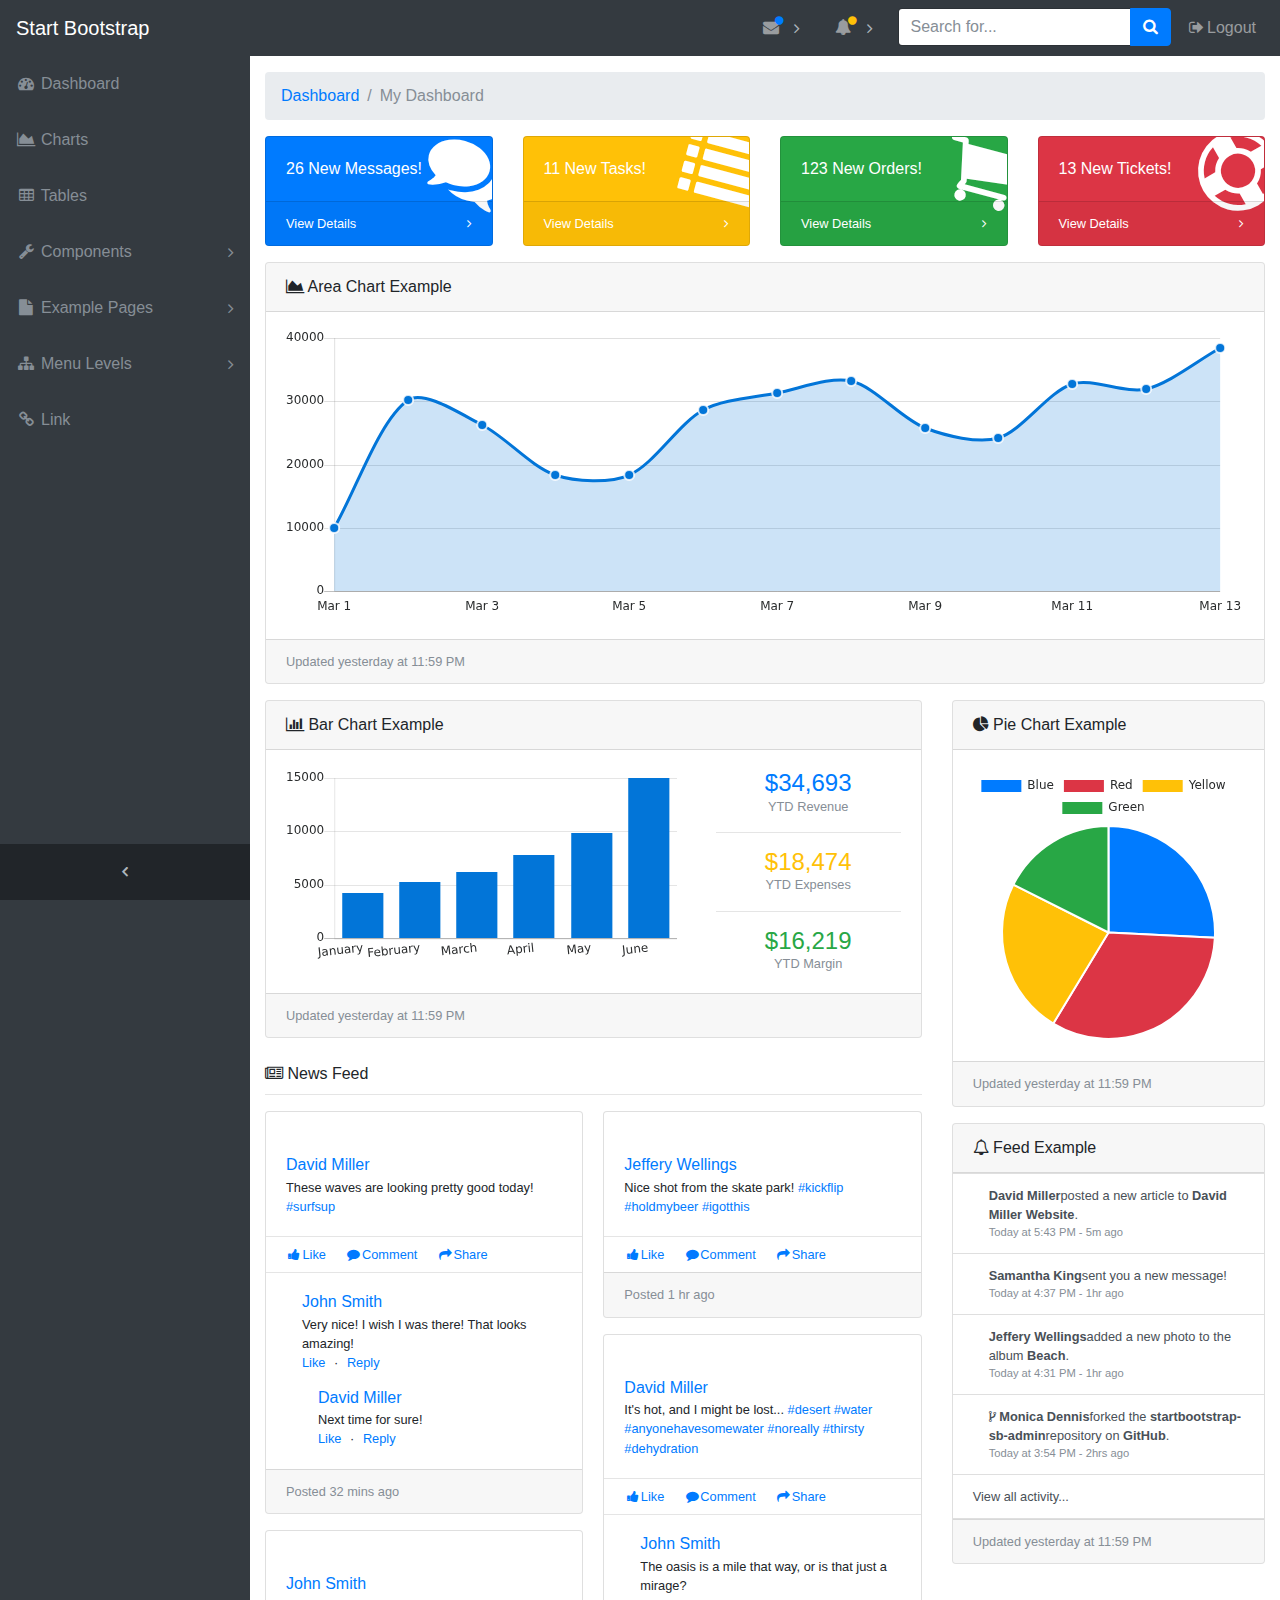
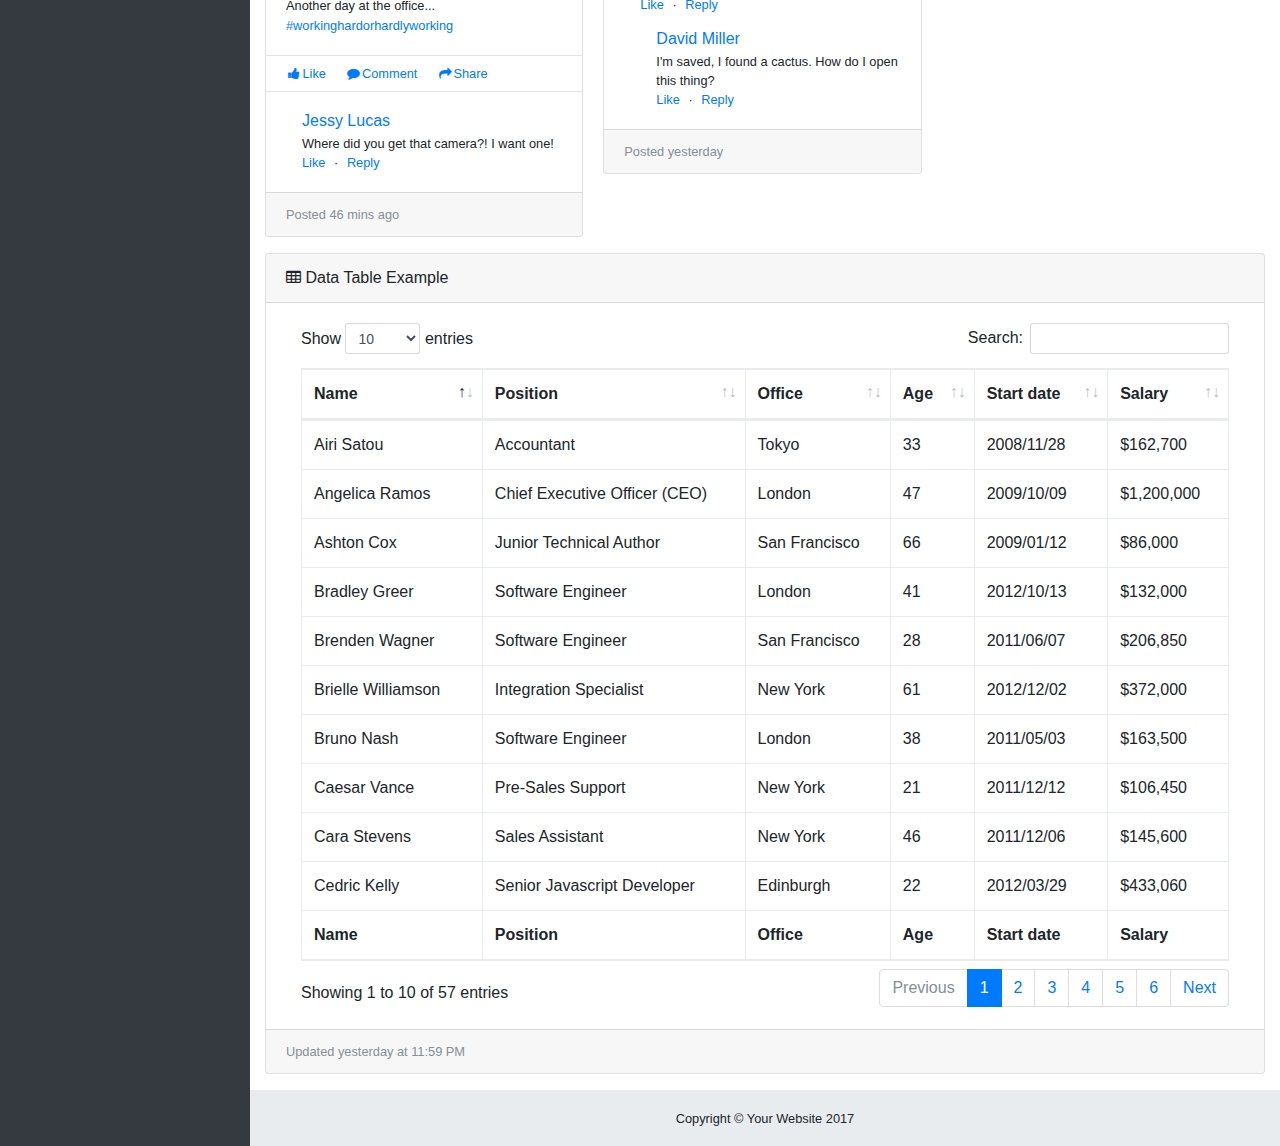
==== commit 8ec182bc: "add firebase script" ====
--- a/index.html
+++ b/index.html
@@ -8,7 +8,23 @@
   <meta name="description" content="">
   <meta name="author" content="">
   <title>SB Admin - Start Bootstrap Template</title>
-  <!-- Bootstrap core CSS-->
+
+
+  <script src="https://www.gstatic.com/firebasejs/4.4.0/firebase.js"></script>
+  <script>
+    // Initialize Firebase
+    var config = {
+      apiKey: "AIzaSyCR17c6uLZyAi4OZ89HX_tX3UncpFhzVC8",
+      authDomain: "ohdormitory-mirim.firebaseapp.com",
+      databaseURL: "https://ohdormitory-mirim.firebaseio.com",
+      projectId: "ohdormitory-mirim",
+      storageBucket: "ohdormitory-mirim.appspot.com",
+      messagingSenderId: "16311010061"
+    };
+    firebase.initializeApp(config);
+  </script>
+  
+<!-- Bootstrap core CSS-->
   <link href="vendor/bootstrap/css/bootstrap.min.css" rel="stylesheet">
   <!-- Custom fonts for this template-->
   <link href="vendor/font-awesome/css/font-awesome.min.css" rel="stylesheet" type="text/css">
